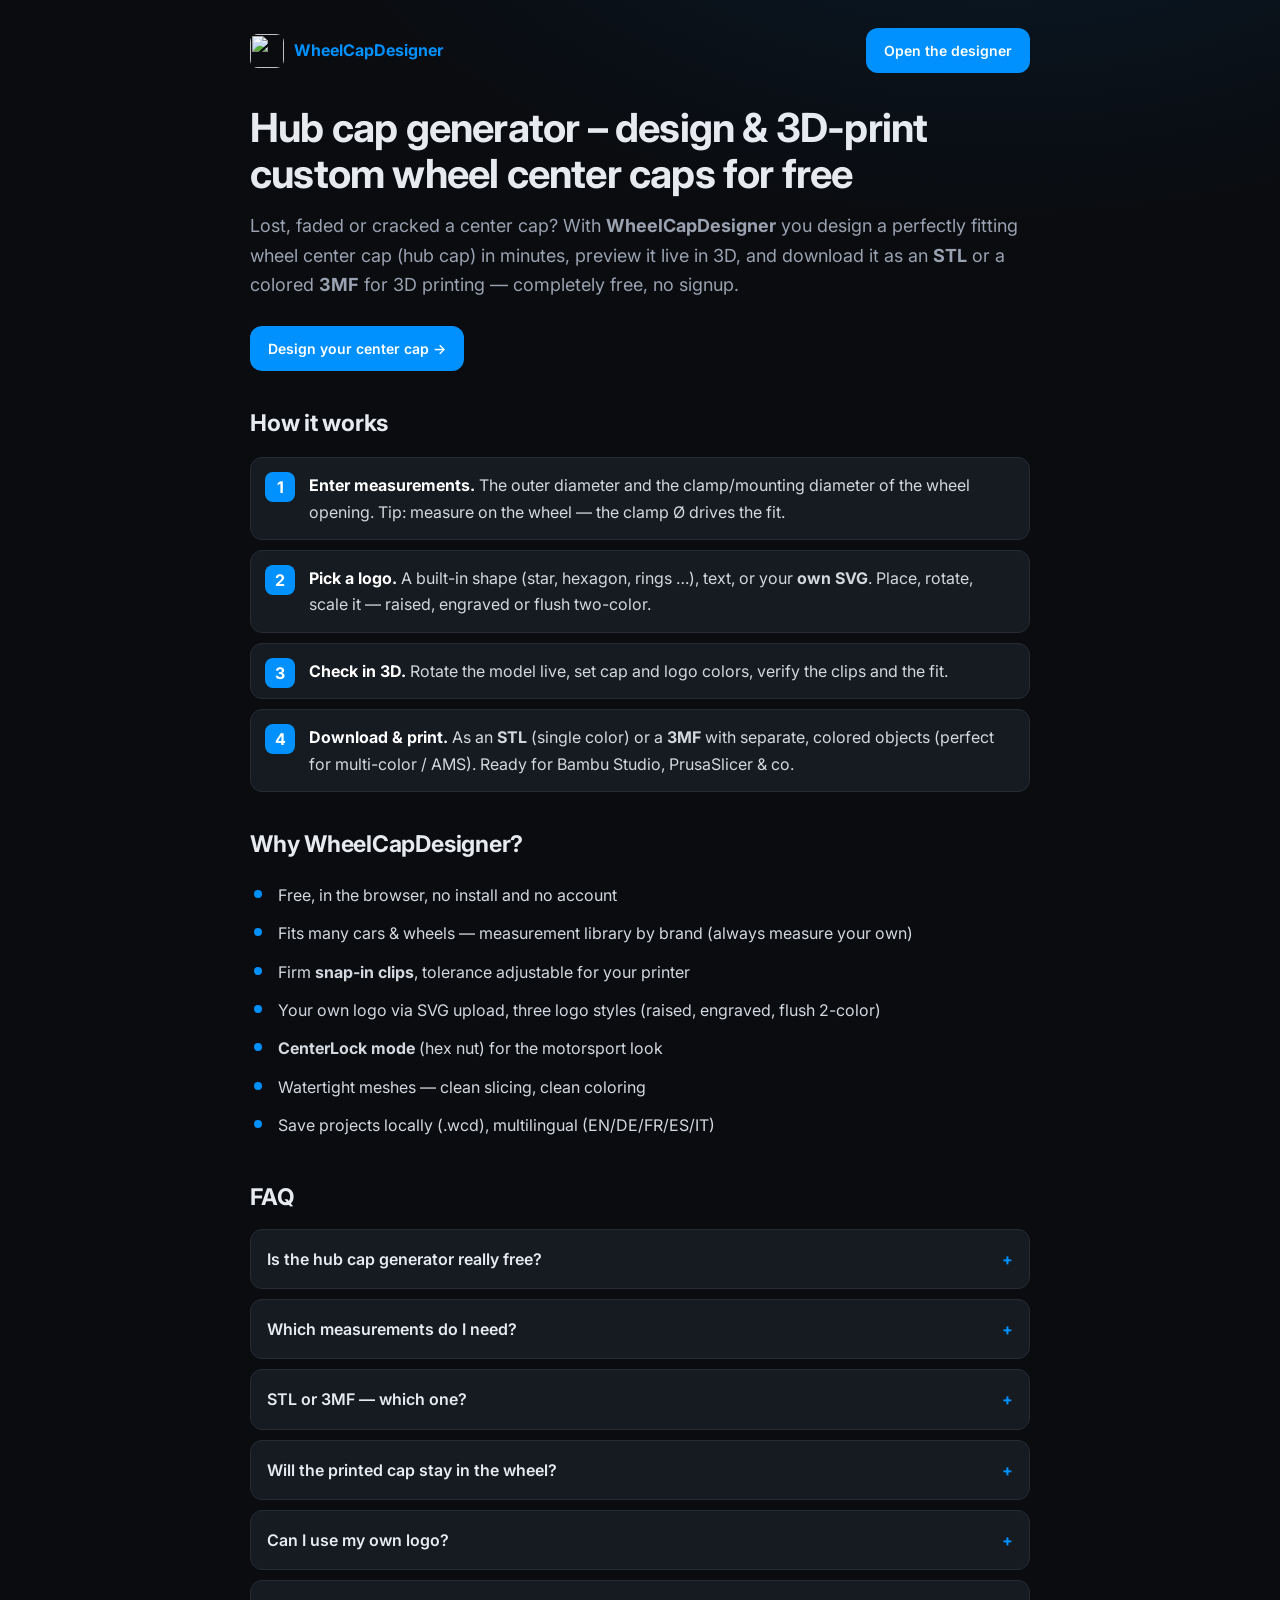
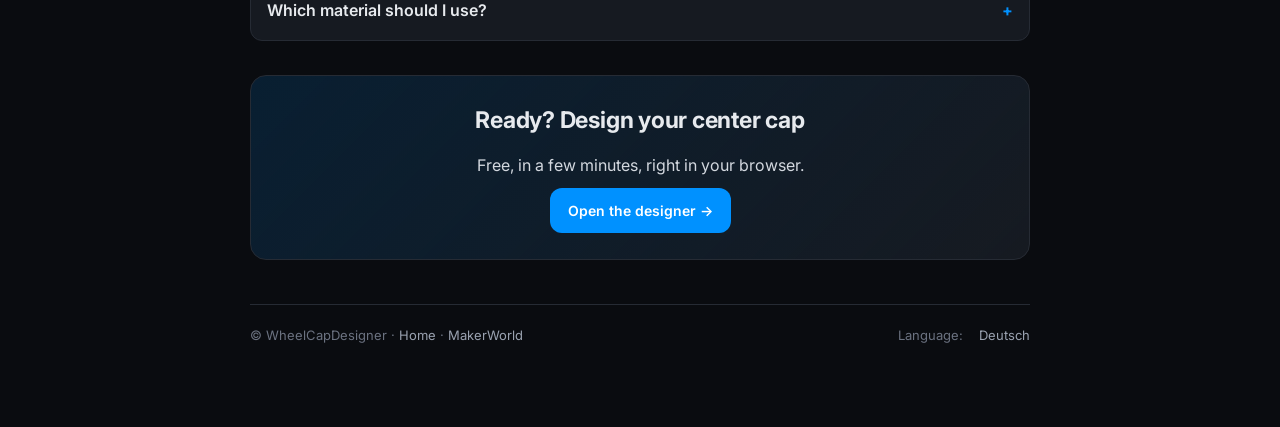
==== web/hub-cap-generator.html @ 393cf961 "Marketing: Reddit-Launch-Posts + SEO-Seiten (DE/EN) mit HowTo/FAQ + interne Verlinkung - marketing/r" ====
<!DOCTYPE html>
<html lang="en">
<head>
  <meta charset="UTF-8" />
  <meta name="viewport" content="width=device-width, initial-scale=1.0" />
  <title>Hub Cap Generator – design &amp; 3D-print custom wheel center caps (free) | WheelCapDesigner</title>
  <meta name="description" content="Design and 3D-print custom wheel center caps: enter your measurements, add a logo, preview in 3D and download as STL or 3MF. Free online generator, no signup." />
  <meta name="keywords" content="hub cap generator, wheel center cap 3D print, custom center cap, printable hub cap, center cap STL, 3MF, wheel cap designer" />
  <link rel="canonical" href="https://wheelcapdesigner-u4aa.vercel.app/hub-cap-generator.html" />
  <link rel="alternate" hreflang="en" href="https://wheelcapdesigner-u4aa.vercel.app/hub-cap-generator.html" />
  <link rel="alternate" hreflang="de" href="https://wheelcapdesigner-u4aa.vercel.app/nabendeckel-generator.html" />
  <link rel="alternate" hreflang="x-default" href="https://wheelcapdesigner-u4aa.vercel.app/" />
  <link rel="icon" href="/favicon.ico" sizes="any" />
  <meta name="theme-color" content="#0a1526" />
  <meta property="og:type" content="website" />
  <meta property="og:title" content="Hub Cap Generator – design &amp; 3D-print custom wheel center caps" />
  <meta property="og:description" content="Enter measurements, add a logo, preview in 3D and download STL/3MF. Free, no signup." />
  <meta property="og:url" content="https://wheelcapdesigner-u4aa.vercel.app/hub-cap-generator.html" />
  <meta property="og:image" content="https://wheelcapdesigner-u4aa.vercel.app/og-image.png" />
  <link rel="preconnect" href="https://fonts.googleapis.com" />
  <link rel="preconnect" href="https://fonts.gstatic.com" crossorigin />
  <link href="https://fonts.googleapis.com/css2?family=Inter:wght@400;500;600;700&display=swap" rel="stylesheet" />
  <style>
    :root{--bg:#0a0c10;--panel:#161a21;--panel2:#1c212a;--border:#262b34;--text:#e7eaee;--muted:#9aa2b0;--faint:#6b7280;--accent:#0091ff;--radius:12px}
    *{box-sizing:border-box;margin:0;padding:0}
    body{background:radial-gradient(1200px 700px at 78% -10%,rgba(0,145,255,.12),transparent 60%),var(--bg);color:var(--text);font-family:'Inter',system-ui,'Segoe UI',sans-serif;line-height:1.65;-webkit-font-smoothing:antialiased}
    a{color:var(--accent);text-decoration:none}a:hover{text-decoration:underline}
    .wrap{max-width:820px;margin:0 auto;padding:22px 20px 80px}
    header{display:flex;align-items:center;justify-content:space-between;gap:12px;padding:6px 0 26px}
    .brand{display:flex;align-items:center;gap:10px;font-weight:700}
    .brand img{width:34px;height:34px;border-radius:8px}
    .btn{display:inline-flex;align-items:center;gap:8px;background:var(--accent);color:#fff;font-weight:600;padding:11px 18px;border-radius:var(--radius);font-size:14px}
    .btn:hover{filter:brightness(1.08);text-decoration:none}
    h1{font-size:clamp(26px,4.4vw,40px);line-height:1.15;letter-spacing:-.02em;margin:6px 0 14px}
    .lede{font-size:18px;color:var(--muted);margin-bottom:26px}
    h2{font-size:23px;letter-spacing:-.01em;margin:34px 0 12px}
    p{margin:10px 0;color:#d3d8df}
    ul{margin:10px 0 10px 2px;list-style:none}
    li{position:relative;padding:6px 0 6px 26px;color:#d3d8df}
    li::before{content:'';position:absolute;left:2px;top:14px;width:8px;height:8px;border-radius:50%;background:var(--accent)}
    ol.steps{counter-reset:s;list-style:none;margin:14px 0}
    ol.steps li{counter-increment:s;padding:14px 14px 14px 58px;background:var(--panel);border:1px solid var(--border);border-radius:var(--radius);margin:10px 0}
    ol.steps li::before{content:counter(s);position:absolute;left:14px;top:14px;width:30px;height:30px;border-radius:8px;background:var(--accent);color:#fff;display:grid;place-items:center;font-weight:700}
    ol.steps li b{color:#fff}
    .faq details{background:var(--panel);border:1px solid var(--border);border-radius:var(--radius);padding:2px 16px;margin:10px 0}
    .faq summary{cursor:pointer;font-weight:600;padding:14px 0;list-style:none}
    .faq summary::-webkit-details-marker{display:none}
    .faq summary::after{content:'+';float:right;color:var(--accent);font-weight:700}
    .faq details[open] summary::after{content:'–'}
    .faq p{padding:0 0 14px;color:var(--muted)}
    .cta{margin:34px 0;padding:26px;text-align:center;background:linear-gradient(135deg,rgba(0,145,255,.14),var(--panel));border:1px solid var(--border);border-radius:16px}
    .cta h2{margin-top:0}
    footer{margin-top:44px;padding-top:20px;border-top:1px solid var(--border);color:var(--faint);font-size:13px;display:flex;flex-wrap:wrap;gap:14px;justify-content:space-between}
    footer a{color:var(--muted)}
    .langs a{margin-left:12px}
  </style>
  <script type="application/ld+json">
  {"@context":"https://schema.org","@type":"HowTo","name":"Design and 3D-print a custom wheel center cap",
   "description":"Design a fitting hub cap and download it as STL/3MF for 3D printing in four steps.",
   "totalTime":"PT3M","tool":[{"@type":"HowToTool","name":"WheelCapDesigner (browser)"}],
   "step":[
    {"@type":"HowToStep","name":"Enter measurements","text":"Enter the outer diameter and the clamp/mounting diameter of the wheel opening."},
    {"@type":"HowToStep","name":"Pick a logo","text":"Add a built-in shape, text or upload your own SVG logo and place it freely."},
    {"@type":"HowToStep","name":"Check in 3D","text":"Rotate the model live in 3D and verify fit and the retention clips."},
    {"@type":"HowToStep","name":"Download","text":"Export as STL or a colored 3MF (cap + logo separated) and print."}
   ]}
  </script>
  <script type="application/ld+json">
  {"@context":"https://schema.org","@type":"FAQPage","mainEntity":[
    {"@type":"Question","name":"Is the hub cap generator free?","acceptedAnswer":{"@type":"Answer","text":"Yes. WheelCapDesigner runs free in your browser, no signup and no installation."}},
    {"@type":"Question","name":"Which measurements do I need?","acceptedAnswer":{"@type":"Answer","text":"Two: the visible outer diameter and the clamp/mounting diameter of the wheel opening. Measure on the wheel for the best fit."}},
    {"@type":"Question","name":"Which file format do I get?","acceptedAnswer":{"@type":"Answer","text":"STL for single-color prints, or a colored 3MF where cap and logo are separate objects (ideal for multi-color / AMS)."}},
    {"@type":"Question","name":"Will the printed cap stay in the wheel?","acceptedAnswer":{"@type":"Answer","text":"Yes, the model has adjustable snap-in clips for a firm fit, and the tolerance can be tuned to your printer."}},
    {"@type":"Question","name":"Can I use my own logo?","acceptedAnswer":{"@type":"Answer","text":"Yes. Upload an SVG file or use built-in shapes and text, raised, engraved or flush two-color."}}
  ]}
  </script>
</head>
<body>
  <div class="wrap">
    <header>
      <a class="brand" href="/"><img src="/wc-mark.png" alt="" /> WheelCapDesigner</a>
      <a class="btn" href="/?utm_source=guide&utm_medium=header&utm_campaign=en">Open the designer</a>
    </header>

    <main>
      <h1>Hub cap generator – design &amp; 3D-print custom wheel center caps for free</h1>
      <p class="lede">Lost, faded or cracked a center cap? With <strong>WheelCapDesigner</strong> you design a perfectly fitting wheel center cap (hub cap) in minutes, preview it live in 3D, and download it as an <strong>STL</strong> or a colored <strong>3MF</strong> for 3D printing — completely free, no signup.</p>

      <a class="btn" href="/?utm_source=guide&utm_medium=hero&utm_campaign=en">Design your center cap →</a>

      <h2>How it works</h2>
      <ol class="steps">
        <li><b>Enter measurements.</b> The outer diameter and the clamp/mounting diameter of the wheel opening. Tip: measure on the wheel — the clamp Ø drives the fit.</li>
        <li><b>Pick a logo.</b> A built-in shape (star, hexagon, rings …), text, or your <strong>own SVG</strong>. Place, rotate, scale it — raised, engraved or flush two-color.</li>
        <li><b>Check in 3D.</b> Rotate the model live, set cap and logo colors, verify the clips and the fit.</li>
        <li><b>Download &amp; print.</b> As an <strong>STL</strong> (single color) or a <strong>3MF</strong> with separate, colored objects (perfect for multi-color / AMS). Ready for Bambu Studio, PrusaSlicer &amp; co.</li>
      </ol>

      <h2>Why WheelCapDesigner?</h2>
      <ul>
        <li>Free, in the browser, no install and no account</li>
        <li>Fits many cars &amp; wheels — measurement library by brand (always measure your own)</li>
        <li>Firm <strong>snap-in clips</strong>, tolerance adjustable for your printer</li>
        <li>Your own logo via SVG upload, three logo styles (raised, engraved, flush 2-color)</li>
        <li><strong>CenterLock mode</strong> (hex nut) for the motorsport look</li>
        <li>Watertight meshes — clean slicing, clean coloring</li>
        <li>Save projects locally (.wcd), multilingual (EN/DE/FR/ES/IT)</li>
      </ul>

      <h2>FAQ</h2>
      <div class="faq">
        <details><summary>Is the hub cap generator really free?</summary><p>Yes. WheelCapDesigner runs free in your browser — no signup, no installation.</p></details>
        <details><summary>Which measurements do I need?</summary><p>Two: the visible outer diameter and the clamp/mounting diameter of the wheel opening. Measure on the wheel — the clamp Ø is what determines the fit.</p></details>
        <details><summary>STL or 3MF — which one?</summary><p>STL for single-color prints. The 3MF contains cap and logo as separate, pre-colored objects — ideal for multi-color / AMS, no manual painting.</p></details>
        <details><summary>Will the printed cap stay in the wheel?</summary><p>Yes, thanks to adjustable snap-in clips. If it's too tight or loose, just tweak the tolerance for your printer.</p></details>
        <details><summary>Can I use my own logo?</summary><p>Absolutely — upload an SVG or use built-in shapes and text, optionally flush two-color for top-down printing.</p></details>
        <details><summary>Which material should I use?</summary><p>For outdoor use, ASA or PETG hold up better than PLA (UV/heat). Darker colors age more slowly.</p></details>
      </div>

      <div class="cta">
        <h2>Ready? Design your center cap</h2>
        <p>Free, in a few minutes, right in your browser.</p>
        <a class="btn" href="/?utm_source=guide&utm_medium=cta&utm_campaign=en">Open the designer →</a>
      </div>
    </main>

    <footer>
      <span>© WheelCapDesigner · <a href="/">Home</a> · <a href="https://makerworld.com/de/models/3245007-wheelcap-designer" target="_blank" rel="noopener">MakerWorld</a></span>
      <span class="langs">Language: <a href="/nabendeckel-generator.html">Deutsch</a></span>
    </footer>
  </div>
</body>
</html>
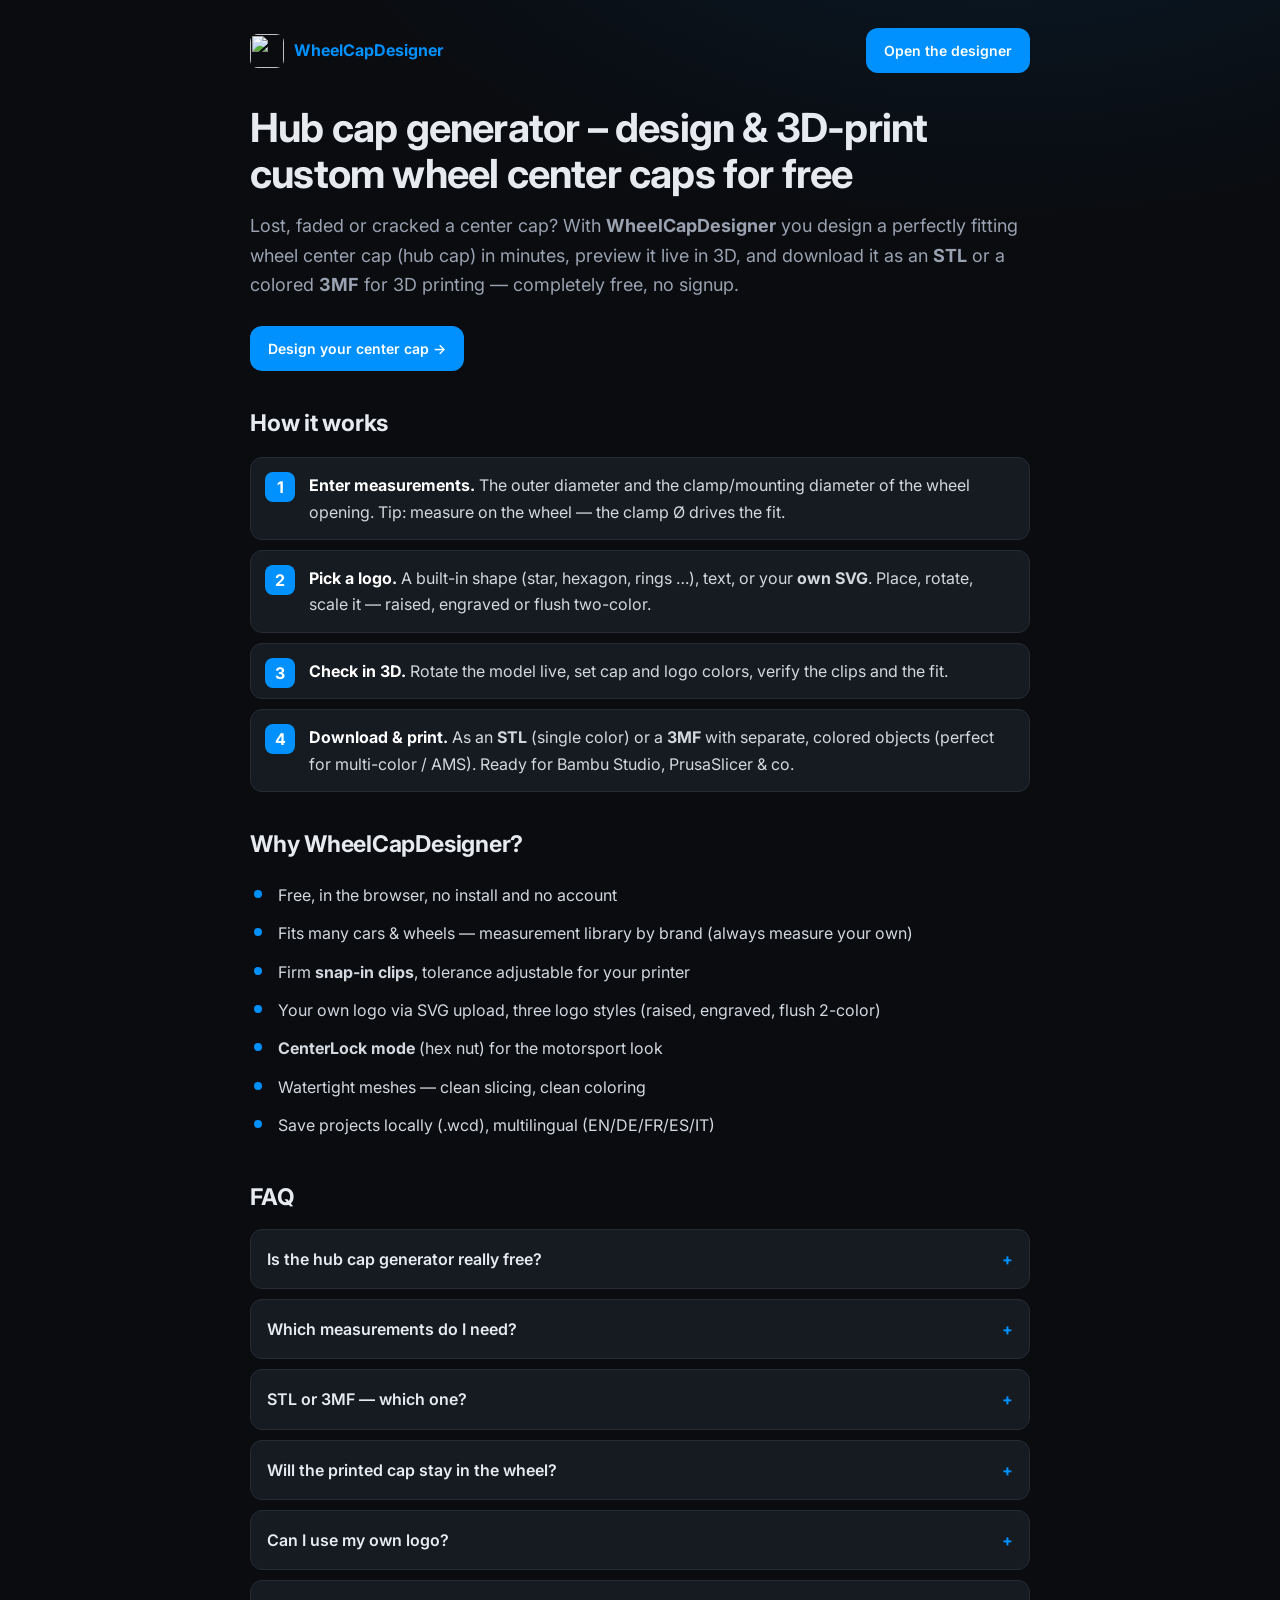
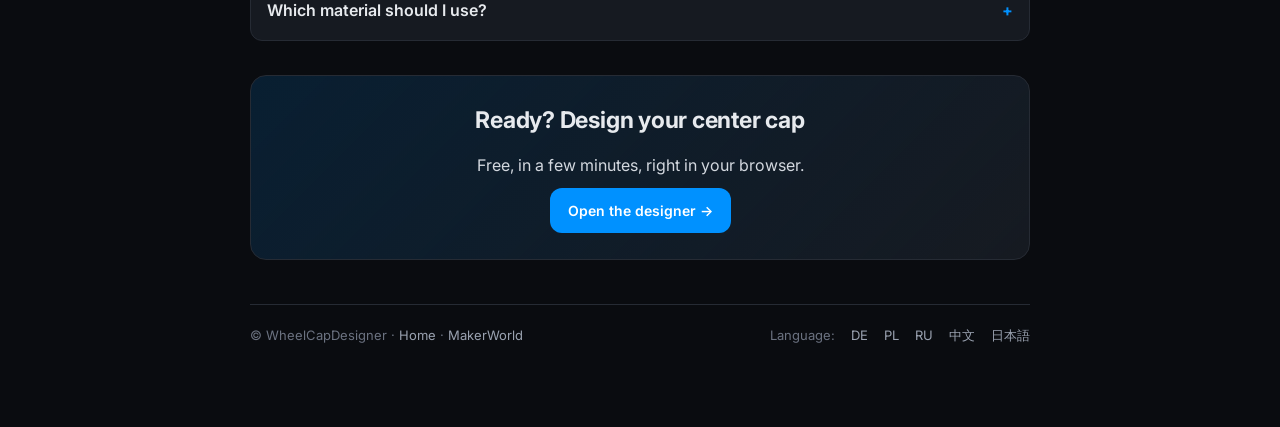
==== commit 4c7d16b1: "i18n: Chinesisch + Japanisch (9 Sprachen) + Anleitungsseiten PL/RU/ZH/JA - zh + ja in LANGS, SVG-Fla" ====
--- a/web/hub-cap-generator.html
+++ b/web/hub-cap-generator.html
@@ -9,6 +9,10 @@
   <link rel="canonical" href="https://wheelcapdesigner-u4aa.vercel.app/hub-cap-generator.html" />
   <link rel="alternate" hreflang="en" href="https://wheelcapdesigner-u4aa.vercel.app/hub-cap-generator.html" />
   <link rel="alternate" hreflang="de" href="https://wheelcapdesigner-u4aa.vercel.app/nabendeckel-generator.html" />
+  <link rel="alternate" hreflang="pl" href="https://wheelcapdesigner-u4aa.vercel.app/kolpak-generator.html" />
+  <link rel="alternate" hreflang="ru" href="https://wheelcapdesigner-u4aa.vercel.app/kolpachok-generator.html" />
+  <link rel="alternate" hreflang="zh" href="https://wheelcapdesigner-u4aa.vercel.app/lungugai-generator.html" />
+  <link rel="alternate" hreflang="ja" href="https://wheelcapdesigner-u4aa.vercel.app/centercap-generator-ja.html" />
   <link rel="alternate" hreflang="x-default" href="https://wheelcapdesigner-u4aa.vercel.app/" />
   <link rel="icon" href="/favicon.ico" sizes="any" />
   <meta name="theme-color" content="#0a1526" />
@@ -126,8 +130,9 @@
 
     <footer>
       <span>© WheelCapDesigner · <a href="/">Home</a> · <a href="https://makerworld.com/de/models/3245007-wheelcap-designer" target="_blank" rel="noopener">MakerWorld</a></span>
-      <span class="langs">Language: <a href="/nabendeckel-generator.html">Deutsch</a></span>
+      <span class="langs">Language: <a href="/nabendeckel-generator.html">DE</a> <a href="/kolpak-generator.html">PL</a> <a href="/kolpachok-generator.html">RU</a> <a href="/lungugai-generator.html">中文</a> <a href="/centercap-generator-ja.html">日本語</a></span>
     </footer>
   </div>
+  <script defer src="/_vercel/insights/script.js"></script>
 </body>
 </html>
